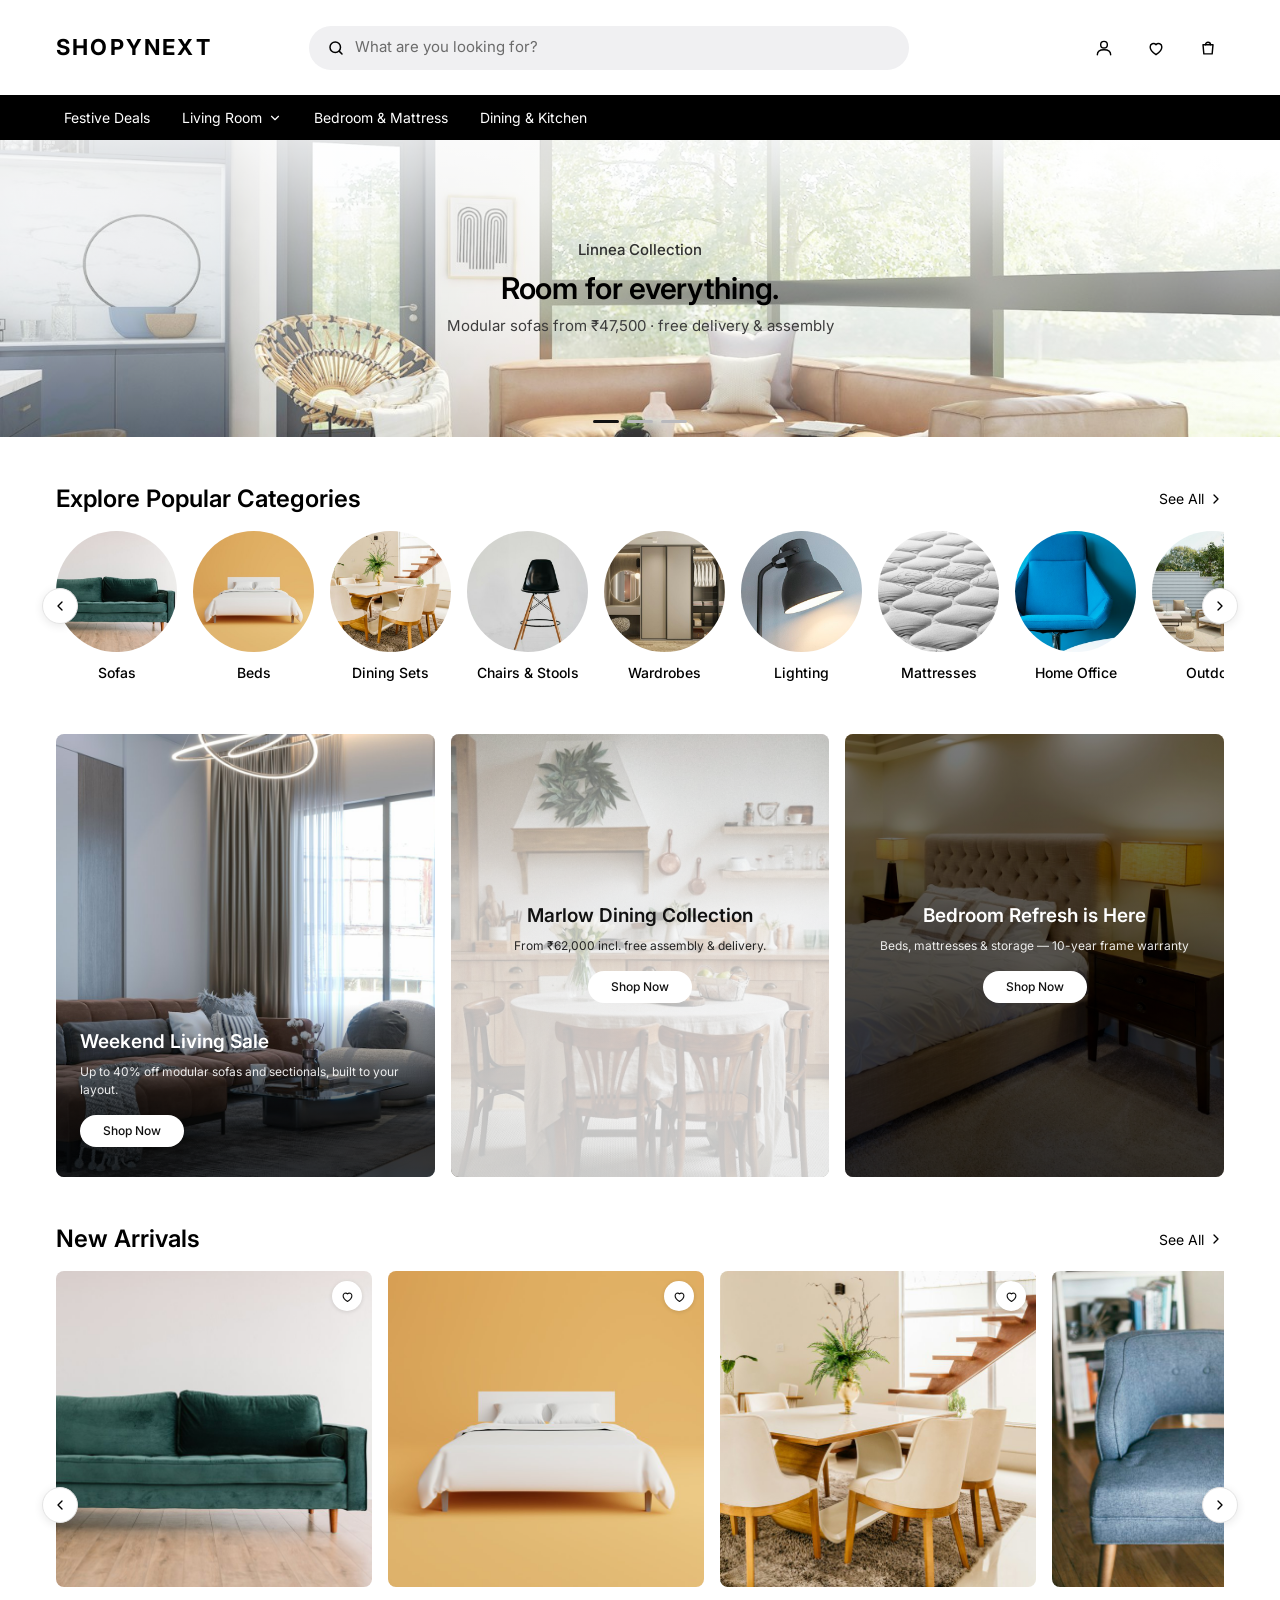
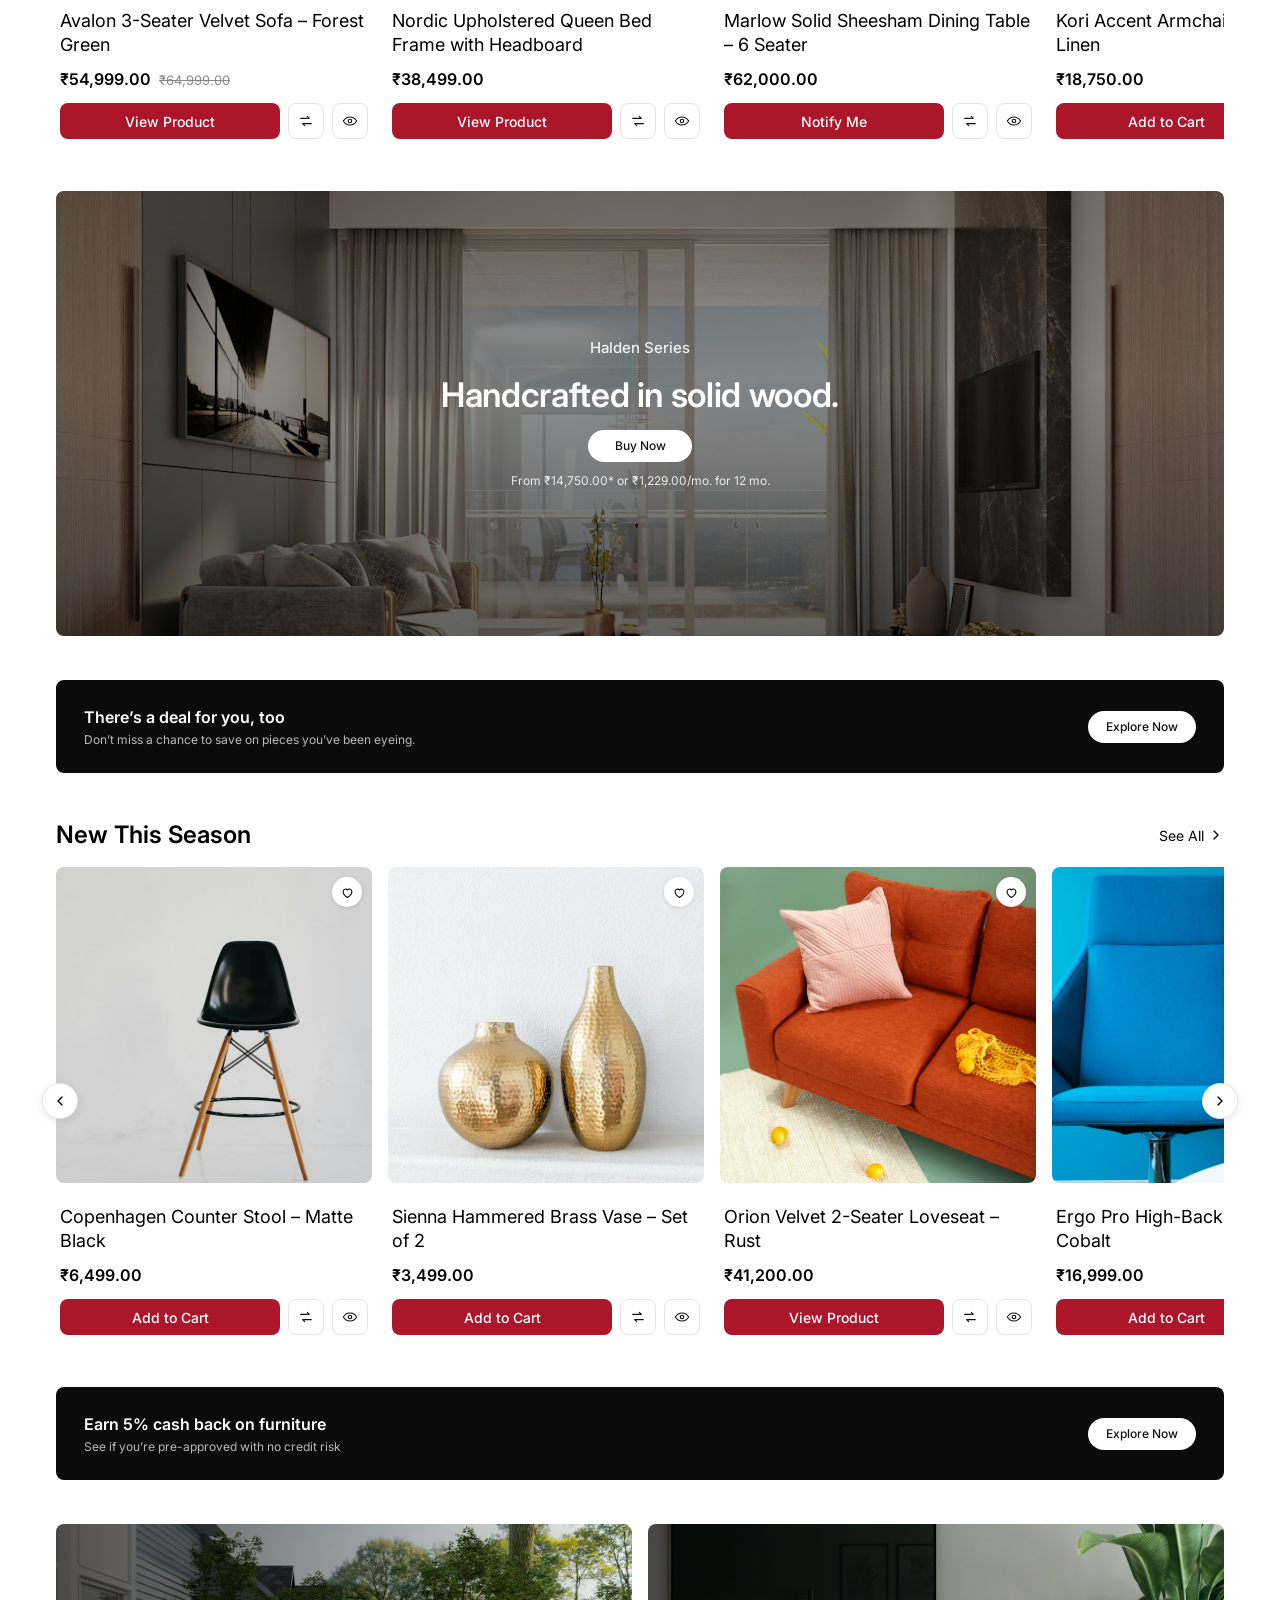
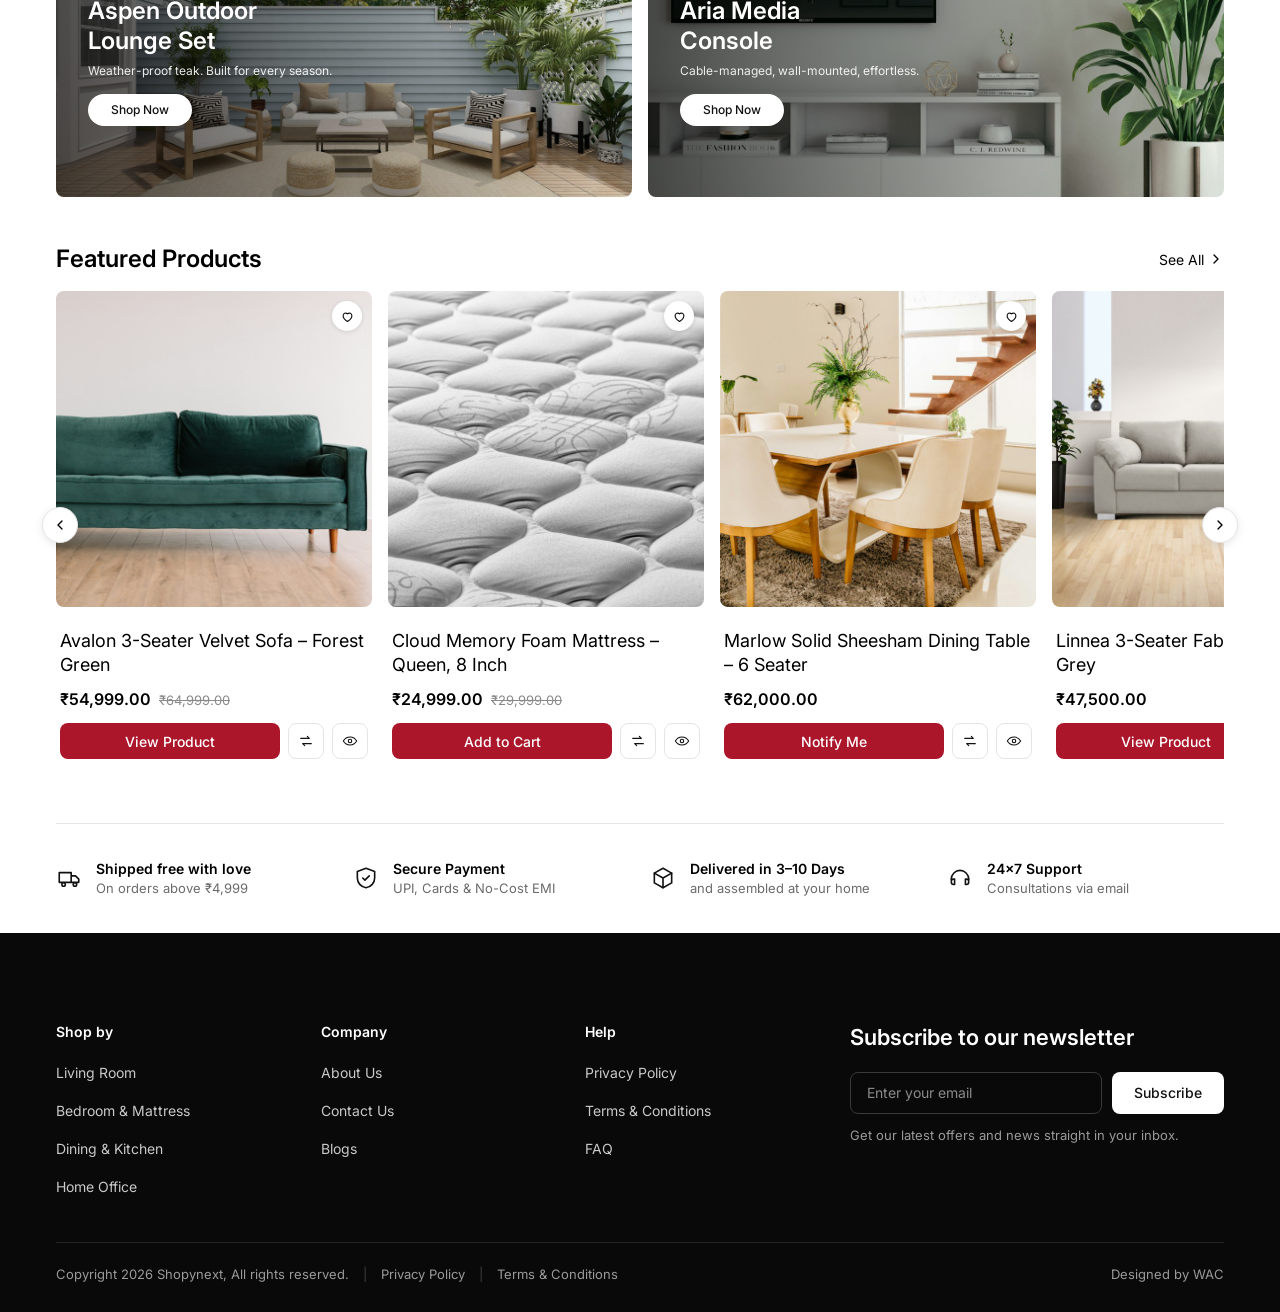
==== index.html @ 70c690ad "inital" ====
<!DOCTYPE html>
<html lang="en">
<head>
<meta charset="utf-8" />
<meta name="viewport" content="width=device-width, initial-scale=1" />
<title>Shopynext — Furniture for every room</title>
<meta name="description" content="Shopynext — sofas, beds, dining, storage and decor. Handcrafted furniture delivered and assembled at your home." />
<link rel="icon" href="favicon.svg" type="image/svg+xml" />
<link rel="preconnect" href="https://fonts.googleapis.com" />
<link rel="preconnect" href="https://fonts.gstatic.com" crossorigin />
<link href="https://fonts.googleapis.com/css2?family=Inter:wght@400;500;600;700&display=swap" rel="stylesheet" />
<link rel="stylesheet" href="assets/site.css" />
</head>
<body>

<!-- ================= HEADER ================= -->
<header class="site-header">
  <div class="header-top">
    <a href="index.html" class="logo">SHOPYNEXT</a>

    <button class="header-search" type="button">
      <svg width="18" height="18" viewBox="0 0 24 24" fill="none" stroke="currentColor" stroke-width="2" stroke-linecap="round"><circle cx="11" cy="11" r="7"/><path d="m20 20-3.5-3.5"/></svg>
      <span>What are you looking for?</span>
    </button>

    <div class="header-actions">
      <button class="icon-search-m" aria-label="Search">
        <svg width="20" height="20" viewBox="0 0 24 24" fill="none" stroke="currentColor" stroke-width="1.8" stroke-linecap="round"><circle cx="11" cy="11" r="7"/><path d="m20 20-3.5-3.5"/></svg>
      </button>
      <button aria-label="Account">
        <svg width="20" height="20" viewBox="0 0 24 24" fill="none" stroke="currentColor" stroke-width="1.7" stroke-linecap="round"><circle cx="12" cy="8" r="4"/><path d="M4 20c0-4 3.6-6 8-6s8 2 8 6"/></svg>
      </button>
      <button aria-label="Wishlist">
        <svg width="20" height="20" viewBox="0 0 24 24" fill="none" stroke="currentColor" stroke-width="1.7" stroke-linecap="round" stroke-linejoin="round"><path d="M12 20s-7-4.4-7-9.2A4 4 0 0 1 12 8a4 4 0 0 1 7 2.8C19 15.6 12 20 12 20Z"/></svg>
      </button>
      <button aria-label="Cart">
        <svg width="20" height="20" viewBox="0 0 24 24" fill="none" stroke="currentColor" stroke-width="1.7" stroke-linecap="round" stroke-linejoin="round"><path d="M6 8h12l-1 11H7L6 8Z"/><path d="M9 8a3 3 0 0 1 6 0"/></svg>
      </button>
      <button class="burger" aria-label="Menu" id="burger">
        <svg width="22" height="22" viewBox="0 0 24 24" fill="none" stroke="currentColor" stroke-width="1.8" stroke-linecap="round"><path d="M4 7h16M4 12h16M4 17h16"/></svg>
      </button>
    </div>
  </div>

  <nav class="header-nav">
    <div class="nav-inner">
      <a href="category.html">Festive Deals</a>
      <a href="category.html">Living Room
        <svg width="14" height="14" viewBox="0 0 24 24" fill="none" stroke="currentColor" stroke-width="2" stroke-linecap="round" stroke-linejoin="round"><path d="m6 9 6 6 6-6"/></svg>
      </a>
      <a href="category.html">Bedroom &amp; Mattress</a>
      <a href="category.html">Dining &amp; Kitchen</a>
    </div>
  </nav>
</header>

<!-- ================= DRAWER ================= -->
<div class="drawer-backdrop" id="backdrop"></div>
<aside class="drawer" id="drawer">
  <div class="drawer-head">
    <span class="logo">SHOPYNEXT</span>
    <button aria-label="Close" id="drawerClose">
      <svg width="22" height="22" viewBox="0 0 24 24" fill="none" stroke="currentColor" stroke-width="1.8" stroke-linecap="round"><path d="M6 6l12 12M18 6 6 18"/></svg>
    </button>
  </div>
  <a href="category.html">Festive Deals</a>
  <a href="category.html">Living Room</a>
  <a href="category.html">Bedroom &amp; Mattress</a>
  <a href="category.html">Dining &amp; Kitchen</a>
  <a href="category.html">Home Office</a>
  <a href="category.html">Outdoor</a>
  <a href="category.html">Decor &amp; Lighting</a>
</aside>

<main>

  <!-- ================= HERO ================= -->
  <section class="hero" id="hero">
    <div class="hero-track" id="heroTrack">
      <div class="hero-slide">
        <img src="images/banner/hero-1.jpg" alt="Modern living room with sofa and daylight" />
        <div class="hero-copy">
          <p class="hero-eyebrow">Linnea Collection</p>
          <h2 class="hero-title">Room for everything.</h2>
          <p class="hero-sub">Modular sofas from &#8377;47,500 &middot; free delivery &amp; assembly</p>
        </div>
      </div>
      <div class="hero-slide">
        <img src="images/banner/hero-2.jpg" alt="Living room with fireplace and armchairs" />
        <div class="hero-copy">
          <p class="hero-eyebrow">Festive Home Event</p>
          <h2 class="hero-title">Up to 40% off. Everywhere you sit.</h2>
          <p class="hero-sub">Sofas, recliners and accent chairs &middot; ends 30 September</p>
        </div>
      </div>
      <div class="hero-slide">
        <img src="images/banner/hero-3.jpg" alt="Dining room with wooden table and upholstered chairs" />
        <div class="hero-copy">
          <p class="hero-eyebrow">Marlow Dining</p>
          <h2 class="hero-title">Solid wood. Seats six.</h2>
          <p class="hero-sub">From &#8377;62,000 incl. &#8377;5,000 instant bank discount</p>
        </div>
      </div>
    </div>
    <div class="hero-dots" id="heroDots"></div>
  </section>

  <!-- ================= CATEGORIES ================= -->
  <section class="section wrap">
    <div class="section-head">
      <h2>Explore Popular Categories</h2>
      <a class="see-all" href="category.html">See All
        <svg width="16" height="16" viewBox="0 0 24 24" fill="none" stroke="currentColor" stroke-width="2" stroke-linecap="round" stroke-linejoin="round"><path d="m9 6 6 6-6 6"/></svg>
      </a>
    </div>
    <div class="carousel">
      <button class="rail-btn prev" data-rail="catRail" data-dir="-1" aria-label="Previous slide">
        <svg width="16" height="16" viewBox="0 0 24 24" fill="none" stroke="currentColor" stroke-width="2" stroke-linecap="round" stroke-linejoin="round"><path d="m15 6-6 6 6 6"/></svg>
      </button>
      <div class="rail" id="catRail">
        <a class="cat" href="category.html"><span class="cat-img"><img src="images/category/sofas.jpg" alt="Sofas" /></span><span>Sofas</span></a>
        <a class="cat" href="category.html"><span class="cat-img"><img src="images/category/beds.jpg" alt="Beds" /></span><span>Beds</span></a>
        <a class="cat" href="category.html"><span class="cat-img"><img src="images/category/dining.jpg" alt="Dining Sets" /></span><span>Dining Sets</span></a>
        <a class="cat" href="category.html"><span class="cat-img"><img src="images/category/chairs.jpg" alt="Chairs &amp; Stools" /></span><span>Chairs &amp; Stools</span></a>
        <a class="cat" href="category.html"><span class="cat-img"><img src="images/category/wardrobes.jpg" alt="Wardrobes" /></span><span>Wardrobes</span></a>
        <a class="cat" href="category.html"><span class="cat-img"><img src="images/category/lighting.jpg" alt="Lighting" /></span><span>Lighting</span></a>
        <a class="cat" href="category.html"><span class="cat-img"><img src="images/category/mattress.jpg" alt="Mattresses" /></span><span>Mattresses</span></a>
        <a class="cat" href="category.html"><span class="cat-img"><img src="images/category/office.jpg" alt="Home Office" /></span><span>Home Office</span></a>
        <a class="cat" href="category.html"><span class="cat-img"><img src="images/category/outdoor.jpg" alt="Outdoor" /></span><span>Outdoor</span></a>
        <a class="cat" href="category.html"><span class="cat-img"><img src="images/category/decor.jpg" alt="Decor" /></span><span>Decor</span></a>
        <a class="cat" href="category.html"><span class="cat-img"><img src="images/category/tv-units.jpg" alt="TV Units" /></span><span>TV Units</span></a>
        <a class="cat" href="category.html"><span class="cat-img"><img src="images/category/storage.jpg" alt="Storage" /></span><span>Storage</span></a>
      </div>
      <button class="rail-btn next" data-rail="catRail" data-dir="1" aria-label="Next slide">
        <svg width="16" height="16" viewBox="0 0 24 24" fill="none" stroke="currentColor" stroke-width="2" stroke-linecap="round" stroke-linejoin="round"><path d="m9 6 6 6-6 6"/></svg>
      </button>
    </div>
  </section>

  <!-- ================= PROMO TRIO ================= -->
  <section class="section wrap">
    <div class="promo-grid">
      <a class="promo dark" href="category.html">
        <img src="images/banner/promo-1.jpg" alt="Modular sectional sofa in a modern living room" />
        <div class="promo-body">
          <h3>Weekend Living Sale</h3>
          <p>Up to 40% off modular sofas and sectionals, built to your layout.</p>
          <span class="btn-pill">Shop Now</span>
        </div>
      </a>
      <a class="promo centered light" href="category.html">
        <img src="images/banner/promo-2.jpg" alt="Marlow dining table with six chairs" />
        <div class="promo-body">
          <h3>Marlow Dining Collection</h3>
          <p>From &#8377;62,000 incl. free assembly &amp; delivery.</p>
          <span class="btn-pill">Shop Now</span>
        </div>
      </a>
      <a class="promo centered onblack" href="category.html">
        <img src="images/banner/promo-3.jpg" alt="Upholstered bed with bedside tables" />
        <div class="promo-body">
          <h3>Bedroom Refresh is Here</h3>
          <p>Beds, mattresses &amp; storage &mdash; 10-year frame warranty</p>
          <span class="btn-pill">Shop Now</span>
        </div>
      </a>
    </div>
  </section>

  <!-- ================= NEW ARRIVALS ================= -->
  <section class="section wrap">
    <div class="section-head">
      <h2>New Arrivals</h2>
      <a class="see-all" href="category.html">See All
        <svg width="16" height="16" viewBox="0 0 24 24" fill="none" stroke="currentColor" stroke-width="2" stroke-linecap="round" stroke-linejoin="round"><path d="m9 6 6 6-6 6"/></svg>
      </a>
    </div>
    <div class="carousel">
      <button class="rail-btn prev" data-rail="newRail" data-dir="-1" aria-label="Previous slide">
        <svg width="16" height="16" viewBox="0 0 24 24" fill="none" stroke="currentColor" stroke-width="2" stroke-linecap="round" stroke-linejoin="round"><path d="m15 6-6 6 6 6"/></svg>
      </button>
      <div class="rail" id="newRail"></div>
      <button class="rail-btn next" data-rail="newRail" data-dir="1" aria-label="Next slide">
        <svg width="16" height="16" viewBox="0 0 24 24" fill="none" stroke="currentColor" stroke-width="2" stroke-linecap="round" stroke-linejoin="round"><path d="m9 6 6 6-6 6"/></svg>
      </button>
    </div>
  </section>

  <!-- ================= WIDE FEATURE ================= -->
  <section class="section wrap">
    <div class="feature">
      <img src="images/banner/feature-wide.jpg" alt="Handcrafted furniture in a styled living room" />
      <div class="feature-copy">
        <p class="eyebrow">Halden Series</p>
        <h3>Handcrafted in solid wood.</h3>
        <span class="btn-pill">Buy Now</span>
        <p class="fine">From &#8377;14,750.00* or &#8377;1,229.00/mo. for 12 mo.</p>
      </div>
    </div>
  </section>

  <!-- ================= DEAL STRIP 1 ================= -->
  <section class="section wrap">
    <div class="strip">
      <div>
        <h3>There&rsquo;s a deal for you, too</h3>
        <p>Don&rsquo;t miss a chance to save on pieces you&rsquo;ve been eyeing.</p>
      </div>
      <a class="btn-pill" href="category.html">Explore Now</a>
    </div>
  </section>

  <!-- ================= NEW THIS SEASON ================= -->
  <section class="section wrap">
    <div class="section-head">
      <h2>New This Season</h2>
      <a class="see-all" href="category.html">See All
        <svg width="16" height="16" viewBox="0 0 24 24" fill="none" stroke="currentColor" stroke-width="2" stroke-linecap="round" stroke-linejoin="round"><path d="m9 6 6 6-6 6"/></svg>
      </a>
    </div>
    <div class="carousel">
      <button class="rail-btn prev" data-rail="seasonRail" data-dir="-1" aria-label="Previous slide">
        <svg width="16" height="16" viewBox="0 0 24 24" fill="none" stroke="currentColor" stroke-width="2" stroke-linecap="round" stroke-linejoin="round"><path d="m15 6-6 6 6 6"/></svg>
      </button>
      <div class="rail" id="seasonRail"></div>
      <button class="rail-btn next" data-rail="seasonRail" data-dir="1" aria-label="Next slide">
        <svg width="16" height="16" viewBox="0 0 24 24" fill="none" stroke="currentColor" stroke-width="2" stroke-linecap="round" stroke-linejoin="round"><path d="m9 6 6 6-6 6"/></svg>
      </button>
    </div>
  </section>

  <!-- ================= DEAL STRIP 2 ================= -->
  <section class="section wrap">
    <div class="strip">
      <div>
        <h3>Earn 5% cash back on furniture</h3>
        <p>See if you&rsquo;re pre-approved with no credit risk</p>
      </div>
      <a class="btn-pill" href="category.html">Explore Now</a>
    </div>
  </section>

  <!-- ================= DUO BANNERS ================= -->
  <section class="section wrap">
    <div class="duo-grid">
      <a class="duo" href="category.html">
        <img src="images/banner/duo-1.jpg" alt="Aspen outdoor lounge set on a patio" />
        <div class="duo-copy">
          <h3>Aspen Outdoor<br />Lounge Set</h3>
          <p>Weather-proof teak. Built for every season.</p>
          <span class="btn-pill">Shop Now</span>
        </div>
      </a>
      <a class="duo" href="category.html">
        <img src="images/banner/duo-2.jpg" alt="Aria wall-mounted media console" />
        <div class="duo-copy">
          <h3>Aria Media<br />Console</h3>
          <p>Cable-managed, wall-mounted, effortless.</p>
          <span class="btn-pill">Shop Now</span>
        </div>
      </a>
    </div>
  </section>

  <!-- ================= FEATURED PRODUCTS ================= -->
  <section class="section wrap">
    <div class="section-head">
      <h2>Featured Products</h2>
      <a class="see-all" href="category.html">See All
        <svg width="16" height="16" viewBox="0 0 24 24" fill="none" stroke="currentColor" stroke-width="2" stroke-linecap="round" stroke-linejoin="round"><path d="m9 6 6 6-6 6"/></svg>
      </a>
    </div>
    <div class="carousel">
      <button class="rail-btn prev" data-rail="featRail" data-dir="-1" aria-label="Previous slide">
        <svg width="16" height="16" viewBox="0 0 24 24" fill="none" stroke="currentColor" stroke-width="2" stroke-linecap="round" stroke-linejoin="round"><path d="m15 6-6 6 6 6"/></svg>
      </button>
      <div class="rail" id="featRail"></div>
      <button class="rail-btn next" data-rail="featRail" data-dir="1" aria-label="Next slide">
        <svg width="16" height="16" viewBox="0 0 24 24" fill="none" stroke="currentColor" stroke-width="2" stroke-linecap="round" stroke-linejoin="round"><path d="m9 6 6 6-6 6"/></svg>
      </button>
    </div>
  </section>

  <!-- ================= FEATURE BAR ================= -->
  <section class="wrap">
    <div class="features">
      <div class="feature-item">
        <svg width="26" height="26" viewBox="0 0 24 24" fill="none" stroke="currentColor" stroke-width="1.5" stroke-linecap="round" stroke-linejoin="round"><path d="M3 7h11v9H3zM14 10h4l3 3v3h-7z"/><circle cx="7" cy="18" r="1.6"/><circle cx="17.5" cy="18" r="1.6"/></svg>
        <div><strong>Shipped free with love</strong><span>On orders above &#8377;4,999</span></div>
      </div>
      <div class="feature-item">
        <svg width="26" height="26" viewBox="0 0 24 24" fill="none" stroke="currentColor" stroke-width="1.5" stroke-linecap="round" stroke-linejoin="round"><path d="M12 3 4 6v6c0 4.4 3.3 8.3 8 9 4.7-.7 8-4.6 8-9V6l-8-3Z"/><path d="m9 12 2 2 4-4"/></svg>
        <div><strong>Secure Payment</strong><span>UPI, Cards &amp; No-Cost EMI</span></div>
      </div>
      <div class="feature-item">
        <svg width="26" height="26" viewBox="0 0 24 24" fill="none" stroke="currentColor" stroke-width="1.5" stroke-linecap="round" stroke-linejoin="round"><path d="m12 3 8 4.5v9L12 21l-8-4.5v-9L12 3Z"/><path d="M4 7.5 12 12l8-4.5M12 12v9"/></svg>
        <div><strong>Delivered in 3&ndash;10 Days</strong><span>and assembled at your home</span></div>
      </div>
      <div class="feature-item">
        <svg width="26" height="26" viewBox="0 0 24 24" fill="none" stroke="currentColor" stroke-width="1.5" stroke-linecap="round" stroke-linejoin="round"><path d="M4 13a8 8 0 0 1 16 0"/><path d="M4 13v3a2 2 0 0 0 2 2h1v-5H6a2 2 0 0 0-2 2ZM20 13v3a2 2 0 0 1-2 2h-1v-5h1a2 2 0 0 1 2 2Z"/></svg>
        <div><strong>24&times;7 Support</strong><span>Consultations via email</span></div>
      </div>
    </div>
  </section>

</main>

<!-- ================= FOOTER ================= -->
<footer class="site-footer">
  <div class="wrap">
    <div class="footer-grid">
      <div class="footer-col">
        <h4>Shop by</h4>
        <ul>
          <li><a href="#">Living Room</a></li>
          <li><a href="#">Bedroom &amp; Mattress</a></li>
          <li><a href="#">Dining &amp; Kitchen</a></li>
          <li><a href="#">Home Office</a></li>
        </ul>
      </div>
      <div class="footer-col">
        <h4>Company</h4>
        <ul>
          <li><a href="#">About Us</a></li>
          <li><a href="#">Contact Us</a></li>
          <li><a href="#">Blogs</a></li>
        </ul>
      </div>
      <div class="footer-col">
        <h4>Help</h4>
        <ul>
          <li><a href="#">Privacy Policy</a></li>
          <li><a href="#">Terms &amp; Conditions</a></li>
          <li><a href="#">FAQ</a></li>
        </ul>
      </div>
      <div class="footer-newsletter">
        <h2>Subscribe to our newsletter</h2>
        <form class="newsletter-form" onsubmit="return false;">
          <input type="email" placeholder="Enter your email" aria-label="Email address" />
          <button type="submit">Subscribe</button>
        </form>
        <p class="newsletter-note">Get our latest offers and news straight in your inbox.</p>
      </div>
    </div>

    <div class="footer-bottom">
      <span>Copyright 2026 Shopynext, All rights reserved.</span>
      <span class="sep">|</span>
      <a href="#">Privacy Policy</a>
      <span class="sep">|</span>
      <a href="#">Terms &amp; Conditions</a>
      <span class="right">Designed by WAC</span>
    </div>
  </div>
</footer>

<script src="assets/site.js"></script>
</body>
</html>
---- assets/site.css ----
/* ============ tokens ============ */
:root{
  --accent:#AC162A;
  --accent-dark:#8E1122;
  --ink:#000000;
  --ink-soft:#1a1a1a;
  --muted:#6B6B6B;
  --muted-2:#8A8A8A;
  --line:#E5E5E5;
  --chip:#F0F0F2;
  --footer:#090909;
  --radius:8px;
  --gutter:16px;
  --head-h:64px;
}
/* the reference keeps the header on exactly the same gutter as the content;
   the homepage hero is the only full-bleed element on the site */
@media (min-width:768px){  :root{ --gutter:20px; --head-h:75px; } }
@media (min-width:1280px){ :root{ --gutter:56px; --head-h:140px; } }

*,*::before,*::after{box-sizing:border-box;}
html{-webkit-text-size-adjust:100%;}
body{
  margin:0;
  font-family:Inter,ui-sans-serif,system-ui,-apple-system,"Segoe UI",sans-serif;
  font-size:16px;
  line-height:1.5;
  color:var(--ink);
  background:#fff;
  -webkit-font-smoothing:antialiased;
}
img{display:block;max-width:100%;}
a{color:inherit;text-decoration:none;}
button{font:inherit;color:inherit;background:none;border:0;cursor:pointer;}
input{font:inherit;}
h1,h2,h3,h4,p{margin:0;}
ul{margin:0;padding:0;list-style:none;}

.wrap{padding-inline:var(--gutter);}
.sr{position:absolute;width:1px;height:1px;overflow:hidden;clip:rect(0 0 0 0);white-space:nowrap;}

/* ============ header ============ */
.site-header{
  position:fixed;inset:0 0 auto 0;z-index:50;
  background:#fff;color:var(--ink);
}
.header-top{
  display:flex;align-items:center;gap:16px;
  height:64px;padding-inline:var(--gutter);
}
.logo{
  font-size:18px;font-weight:700;letter-spacing:.1em;white-space:nowrap;
}
.header-search{
  display:none;flex:1;align-items:center;gap:10px;
  height:44px;max-width:600px;margin-inline:auto;
  padding:0 18px;border-radius:24px;background:var(--chip);
  color:var(--muted);font-size:15px;text-align:left;
}
.header-search svg{flex:none;color:var(--ink);}
.header-actions{display:flex;align-items:center;gap:15px;margin-left:auto;}
.header-actions button{display:flex;align-items:center;}
.icon-search-m{display:flex;}
.burger{display:flex;}

.header-nav{background:#000;}
.header-nav .nav-inner{
  display:none;align-items:center;gap:16px;
  height:45px;padding-inline:var(--gutter);
}
.header-nav a{
  display:flex;align-items:center;gap:6px;
  height:45px;padding-inline:8px;
  font-size:14px;color:#fff;
}
.header-nav a:hover{opacity:.72;}

@media (min-width:768px){
  .header-top{height:75px;}
  .logo{font-size:20px;}
  .header-actions{gap:18px;}
}
@media (min-width:1280px){
  .header-top{height:95px;}
  .logo{font-size:22px;}
  .header-search{display:flex;}
  .header-actions{gap:20px;}
  /* specificity must beat `.header-actions button` above */
  .header-actions .icon-search-m,
  .header-actions .burger{display:none;}
  .header-nav .nav-inner{display:flex;}
}

/* ============ main offset ============ */
main{padding-top:var(--head-h);}

/* ============ hero ============ */
.hero{position:relative;overflow:hidden;background:#f3f4f6;}
.hero-track{display:flex;transition:transform .6s cubic-bezier(.4,0,.2,1);}
.hero-slide{position:relative;flex:0 0 100%;}
.hero-slide img{width:100%;aspect-ratio:5/3;object-fit:cover;}
.hero-copy{
  position:absolute;inset:0;
  display:flex;flex-direction:column;align-items:center;justify-content:center;
  gap:4px;text-align:center;padding:16px;
  background:linear-gradient(180deg,rgba(255,255,255,.86) 0%,rgba(255,255,255,.55) 45%,rgba(255,255,255,.2) 100%);
}
.hero-eyebrow{font-size:13px;font-weight:500;color:#2f2f2f;}
.hero-title{font-size:20px;font-weight:600;letter-spacing:-.01em;}
.hero-sub{font-size:13px;color:#3c3c3c;}
@media (min-width:768px){
  .hero-slide img{aspect-ratio:1432/332;}
  .hero-eyebrow{font-size:15px;}
  .hero-title{font-size:30px;}
  .hero-sub{font-size:15px;}
}
.hero-dots{
  position:absolute;left:0;right:0;bottom:14px;
  display:flex;justify-content:center;gap:8px;
}
.hero-dots button{width:26px;height:3px;border-radius:2px;background:#b9b9bd;}
.hero-dots button[aria-current="true"]{background:#111;}

/* ============ section head ============ */
.section{margin-top:44px;}
.section-head{
  display:flex;align-items:center;justify-content:space-between;gap:16px;
  margin-bottom:6px;
}
.section-head h2{font-size:20px;font-weight:600;line-height:1.5;}
@media (min-width:768px){ .section-head h2{font-size:24px;line-height:36px;} }
.see-all{display:flex;align-items:center;gap:4px;font-size:14px;color:var(--ink);}
.see-all:hover{color:var(--accent);}

/* ============ carousel shell ============ */
.carousel{position:relative;}
.rail{
  display:flex;gap:16px;overflow-x:auto;scroll-behavior:smooth;
  scroll-snap-type:x mandatory;
  scrollbar-width:none;-ms-overflow-style:none;
  padding-block:8px;
}
.rail::-webkit-scrollbar{display:none;}
.rail>*{scroll-snap-align:start;flex:none;}
.rail-btn{
  position:absolute;top:50%;transform:translateY(-50%);z-index:5;
  display:none;align-items:center;justify-content:center;
  width:36px;height:36px;border-radius:999px;
  background:#fff;border:1px solid var(--line);
  box-shadow:0 2px 10px rgba(0,0,0,.09);
}
.rail-btn:hover{background:#fafafa;}
.rail-btn.prev{left:-14px;}
.rail-btn.next{right:-14px;}
@media (min-width:1024px){ .rail-btn{display:flex;} }

/* ============ categories ============ */
.cat{
  display:flex;flex-direction:column;align-items:center;gap:12px;
  width:110px;text-align:center;
}
.cat-img{
  width:110px;height:110px;border-radius:999px;overflow:hidden;background:var(--chip);
}
.cat-img img{width:100%;height:100%;object-fit:cover;transition:transform .45s ease;}
.cat:hover .cat-img img{transform:scale(1.07);}
.cat span{font-size:14px;font-weight:500;line-height:1.3;}
@media (min-width:768px){
  .cat,.cat-img{width:121px;}
  .cat-img{height:121px;}
}

/* ============ promo trio ============ */
.promo-grid{
  display:grid;gap:16px;
  grid-template-columns:repeat(auto-fit,minmax(260px,1fr));
}
.promo{
  position:relative;overflow:hidden;border-radius:var(--radius);
  aspect-ratio:429/502;
  display:block;
}
.promo img{width:100%;height:100%;object-fit:cover;transition:transform .6s ease;}
.promo:hover img{transform:scale(1.04);}
.promo-body{
  position:absolute;inset:auto 0 0 0;padding:26px 24px 30px;
  display:flex;flex-direction:column;gap:8px;
}
.promo-body h3{font-size:19px;font-weight:600;line-height:1.3;}
.promo-body p{font-size:12px;line-height:1.5;opacity:.9;}
.promo-body .btn-pill{margin-top:8px;}
.promo.dark .promo-body{
  color:#fff;align-items:flex-start;text-align:left;
  background:linear-gradient(180deg,rgba(0,0,0,0) 0%,rgba(0,0,0,.72) 72%);
}
.promo.centered .promo-body{
  inset:0;align-items:center;justify-content:center;text-align:center;
}
.promo.centered.light .promo-body{color:#111;background:linear-gradient(180deg,rgba(250,250,251,.32) 0%,rgba(250,250,251,.7) 34%,rgba(250,250,251,.78) 100%);}
.promo.centered.onblack .promo-body{color:#fff;background:linear-gradient(180deg,rgba(0,0,0,.52),rgba(0,0,0,.76));}
.btn-pill{
  align-self:center;display:inline-flex;align-items:center;justify-content:center;
  min-width:104px;height:32px;padding:0 18px;border-radius:999px;
  background:#fff;color:#111;font-size:12px;font-weight:500;
}
.promo.dark .btn-pill{align-self:flex-start;}
.btn-pill:hover{background:#ececec;}

/* ============ product card ============ */
.product{
  position:relative;display:flex;flex-direction:column;
  width:246px;
}
@media (min-width:768px){ .product{width:300px;} }
@media (min-width:1280px){ .product{width:316px;} }
.product-media{
  position:relative;aspect-ratio:1/1;overflow:hidden;border-radius:var(--radius);
  background:#f6f6f7;
}
.product-media img{width:100%;height:100%;object-fit:cover;transition:transform .55s ease;}
.product:hover .product-media img{transform:scale(1.05);}
.wish{
  position:absolute;top:10px;right:10px;z-index:2;
  display:flex;align-items:center;justify-content:center;
  width:30px;height:30px;border-radius:999px;background:#fff;color:#111;
  box-shadow:0 1px 4px rgba(0,0,0,.12);
}
.wish:hover{color:var(--accent);}
.badge{
  position:absolute;top:12px;left:12px;z-index:2;
  padding:3px 9px;border-radius:4px;
  background:var(--accent);color:#fff;font-size:11px;font-weight:600;letter-spacing:.02em;
}
.product-body{display:flex;flex-direction:column;gap:10px;padding:0 4px;margin-top:22px;}
.product-body h3{
  font-size:16px;font-weight:400;line-height:22px;
  display:-webkit-box;-webkit-line-clamp:2;-webkit-box-orient:vertical;overflow:hidden;
  min-height:44px;
}
@media (min-width:768px){ .product-body h3{font-size:18px;line-height:24px;min-height:48px;} }
.price{display:flex;flex-wrap:wrap;align-items:baseline;gap:4px 8px;}
.price b{font-size:16px;font-weight:600;}
.price s{font-size:13px;color:var(--muted-2);}
.product-actions{display:flex;align-items:center;gap:8px;margin-top:2px;}
.btn-primary{
  flex:1;display:inline-flex;align-items:center;justify-content:center;text-align:center;
  height:36px;border-radius:var(--radius);
  background:var(--accent);color:#fff;font-size:14px;font-weight:500;
  transition:background .2s ease;
}
.btn-primary:hover{background:var(--accent-dark);}
.icon-btn{
  display:inline-flex;align-items:center;justify-content:center;
  width:36px;height:36px;border-radius:var(--radius);
  background:#fff;border:1px solid var(--line);color:#111;
}
.icon-btn:hover{background:#f6f6f7;}

/* ============ wide feature banner ============ */
.feature{
  position:relative;overflow:hidden;border-radius:var(--radius);
  aspect-ratio:16/11;
}
.feature img{width:100%;height:100%;object-fit:cover;}
.feature-copy{
  position:absolute;inset:0;
  display:flex;flex-direction:column;align-items:center;justify-content:center;gap:10px;
  text-align:center;padding:24px;color:#fff;
  background:linear-gradient(180deg,rgba(0,0,0,.5) 0%,rgba(0,0,0,.42) 42%,rgba(0,0,0,.62) 100%);
}
.feature-copy .eyebrow{font-size:13px;font-weight:500;opacity:.9;}
.feature-copy h3{font-size:22px;font-weight:600;letter-spacing:-.01em;}
.feature-copy .fine{font-size:12px;opacity:.85;}
@media (min-width:768px){
  .feature{aspect-ratio:1320/503;}
  .feature-copy h3{font-size:34px;}
  .feature-copy .eyebrow{font-size:15px;}
}

/* ============ deal strip ============ */
.strip{
  display:flex;align-items:center;justify-content:space-between;gap:16px;
  padding:18px 20px;border-radius:var(--radius);
  background:#0b0b0b;color:#fff;
}
.strip h3{font-size:15px;font-weight:600;}
.strip p{font-size:12px;color:#b9b9b9;margin-top:2px;}
.strip .btn-pill{flex:none;}
@media (min-width:768px){
  .strip{padding:20px 28px;min-height:93px;}
  .strip h3{font-size:16px;}
}

/* ============ duo banners ============ */
.duo-grid{display:grid;gap:16px;grid-template-columns:1fr;}
@media (min-width:768px){ .duo-grid{grid-template-columns:1fr 1fr;} }
.duo{
  position:relative;overflow:hidden;border-radius:var(--radius);
  aspect-ratio:4/3;display:block;
}
.duo img{width:100%;height:100%;object-fit:cover;transition:transform .6s ease;}
.duo:hover img{transform:scale(1.04);}
.duo-copy{
  position:absolute;inset:0;display:flex;flex-direction:column;justify-content:center;gap:6px;
  padding:28px 32px;color:#fff;
  background:linear-gradient(90deg,rgba(0,0,0,.66) 0%,rgba(0,0,0,.34) 52%,rgba(0,0,0,0) 100%);
}
.duo-copy h3{font-size:20px;font-weight:600;line-height:1.25;max-width:60%;}
.duo-copy p{font-size:12px;opacity:.9;max-width:62%;}
.duo-copy .btn-pill{align-self:flex-start;margin-top:8px;}
@media (min-width:768px){ .duo{aspect-ratio:652/309;} .duo-copy h3{font-size:24px;} }

/* ============ feature bar ============ */
.features{
  display:grid;gap:26px;
  grid-template-columns:1fr;
  padding:34px 0;margin-top:56px;
  border-top:1px solid var(--line);
}
@media (min-width:640px){ .features{grid-template-columns:1fr 1fr;} }
@media (min-width:1024px){ .features{grid-template-columns:repeat(4,1fr);gap:20px;} }
.feature-item{display:flex;align-items:center;gap:14px;}
.feature-item svg{flex:none;color:#111;}
.feature-item strong{display:block;font-size:14px;font-weight:600;}
.feature-item span{display:block;font-size:13px;color:var(--muted);}

/* ============ footer ============ */
.site-footer{background:var(--footer);color:#fff;padding-block:44px 0;}
.footer-newsletter h2{font-size:20px;font-weight:600;}
@media (min-width:768px){ .footer-newsletter h2{font-size:22px;} }
.newsletter-form{display:flex;gap:10px;margin-top:18px;max-width:560px;}
.newsletter-form input{
  flex:1;min-width:0;height:42px;padding:0 16px;
  border-radius:var(--radius);border:1px solid #3a3a3a;
  background:transparent;color:#fff;font-size:14px;
}
.newsletter-form input::placeholder{color:#8a8a8a;}
.newsletter-form input:focus{outline:none;border-color:#6d6d6d;}
.newsletter-form button{
  flex:none;height:42px;padding:0 22px;border-radius:var(--radius);
  background:#fff;color:#111;font-size:14px;font-weight:500;
}
.newsletter-form button:hover{background:#e6e6e6;}
.newsletter-note{margin-top:12px;font-size:13px;color:#9a9a9a;}

.footer-grid{
  display:grid;gap:34px;margin-top:44px;
  grid-template-columns:1fr 1fr;
}
@media (min-width:1024px){
  .footer-grid{grid-template-columns:repeat(3,minmax(0,1fr)) 1.3fr;gap:24px;}
  .site-footer .footer-newsletter{order:2;}
}
.footer-col h4{font-size:14px;font-weight:600;margin-bottom:18px;}
.footer-col li+li{margin-top:14px;}
.footer-col a{font-size:14px;color:#c9c9c9;}
.footer-col a:hover{color:#fff;}

.footer-bottom{
  display:flex;flex-wrap:wrap;align-items:center;gap:8px 14px;
  margin-top:44px;padding:22px 0 28px;
  border-top:1px solid #232323;
  font-size:13px;color:#9a9a9a;
}
.footer-bottom .sep{color:#3d3d3d;}
.footer-bottom a:hover{color:#fff;}
.footer-bottom .right{margin-left:auto;}

/* ============ mobile drawer ============ */
.drawer-backdrop{
  position:fixed;inset:0;z-index:60;background:rgba(0,0,0,.45);
  opacity:0;visibility:hidden;transition:opacity .25s ease,visibility .25s;
}
.drawer-backdrop.open{opacity:1;visibility:visible;}
.drawer{
  position:fixed;top:0;right:0;bottom:0;z-index:61;width:min(320px,86vw);
  background:#fff;transform:translateX(100%);transition:transform .3s cubic-bezier(.4,0,.2,1);
  padding:22px 22px 32px;display:flex;flex-direction:column;gap:6px;
}
.drawer.open{transform:translateX(0);}
.drawer-head{display:flex;align-items:center;justify-content:space-between;margin-bottom:14px;}
.drawer a{padding:13px 0;font-size:15px;border-bottom:1px solid var(--line);}

/* ============ breadcrumb ============ */
.breadcrumb{
  display:flex;flex-wrap:wrap;align-items:center;gap:8px;
  padding-top:22px;font-size:13px;color:var(--muted);
}
.breadcrumb a:hover{color:var(--ink);}
.breadcrumb svg{color:#b5b5b5;}
.breadcrumb [aria-current]{color:var(--ink);}

/* ============ listing page ============ */
.plp{display:flex;gap:40px;margin-top:20px;}
@media (min-width:768px){ .plp{margin-top:42px;} }

.plp-side{display:none;flex:none;width:275px;padding-right:32px;}
@media (min-width:1024px){ .plp-side{display:block;} }
.plp-side h2{font-size:16px;font-weight:600;padding-bottom:14px;border-bottom:1px solid var(--line);}

.facet{border-bottom:1px solid var(--line);}
.facet > button{
  display:flex;align-items:center;justify-content:space-between;gap:12px;
  width:100%;padding:16px 0;font-size:15px;font-weight:600;text-align:left;
}
.facet > button svg{flex:none;color:#111;transition:transform .2s ease;}
.facet > button[aria-expanded="true"] svg{transform:rotate(180deg);}
.facet-panel{padding-bottom:18px;}
.facet-panel label{
  display:flex;align-items:center;gap:10px;
  padding:5px 0;font-size:14px;color:#2b2b2b;cursor:pointer;
}
.facet-panel input[type=checkbox]{
  width:16px;height:16px;flex:none;accent-color:var(--accent);cursor:pointer;
}

.range{position:relative;height:22px;margin:4px 2px 14px;}
.range .track{position:absolute;top:10px;left:0;right:0;height:2px;background:#111;border-radius:2px;}
.range .knob{
  position:absolute;top:3px;width:16px;height:16px;border-radius:999px;
  background:#fff;border:1px solid #9a9a9a;box-shadow:0 1px 3px rgba(0,0,0,.18);
}
.range .knob.a{left:0;}
.range .knob.b{right:0;}
.price-fields{display:flex;align-items:center;gap:8px;}
.price-fields span{color:var(--muted);}
.price-field{
  flex:1;min-width:0;padding:7px 10px;border:1px solid var(--line);border-radius:var(--radius);
  background:#fafafa;
}
.price-field small{display:block;font-size:11px;color:var(--muted);}
.price-field b{font-size:13px;font-weight:500;}

.swatches{display:flex;flex-wrap:wrap;gap:10px;padding-top:2px;}
.swatches button{
  width:22px;height:22px;border-radius:999px;border:1px solid rgba(0,0,0,.16);
}
.swatches button[aria-pressed="true"]{box-shadow:0 0 0 2px #fff,0 0 0 3px var(--ink);}

.plp-main{flex:1;min-width:0;}
.plp-head{
  display:flex;flex-wrap:wrap;align-items:center;justify-content:space-between;gap:12px;
  margin-bottom:20px;
}
.plp-head h1{font-size:20px;font-weight:600;}
@media (min-width:768px){ .plp-head h1{font-size:24px;} }
.plp-tools{display:flex;align-items:center;gap:10px;margin-left:auto;}
.filter-toggle{
  display:inline-flex;align-items:center;gap:8px;
  padding:5px 12px;border:1px solid #CBCBCD;border-radius:12px;font-size:14px;
}
@media (min-width:1024px){ .filter-toggle{display:none;} }
.sort{
  display:inline-flex;align-items:center;gap:6px;
  padding:5px 8px;border:1px solid #CBCBCD;border-radius:12px;
  font-size:14px;background:#fff;
}
.sort select{
  border:0;background:none;font:inherit;color:inherit;cursor:pointer;
  appearance:none;padding-right:2px;
}
.sort select:focus{outline:none;}

.plp-grid{display:grid;gap:12px;grid-template-columns:repeat(2,minmax(0,1fr));}
@media (min-width:768px){ .plp-grid{grid-template-columns:repeat(3,minmax(0,1fr));gap:16px;} }
@media (min-width:1280px){ .plp-grid{grid-template-columns:repeat(4,minmax(0,1fr));} }

/* bordered card variant used by the listing + related rails */
.product--boxed{
  width:100%;
  border:1px solid #F0F0F0;border-radius:16px;overflow:hidden;
  background:#fff;transition:box-shadow .25s ease,border-color .25s ease;
}
.product--boxed:hover{border-color:#e2e2e2;box-shadow:0 6px 20px rgba(0,0,0,.06);}
.product--boxed .product-media{border-radius:0;background:#fafafa;}
.product--boxed .wish{top:12px;right:12px;}
.product--boxed .product-body{padding:0 16px 18px;margin-top:18px;}
.plp-empty{padding:60px 0;text-align:center;color:var(--muted);}

/* ============ detail page ============ */
.pdp{display:flex;flex-direction:column;gap:32px;margin-top:20px;}
@media (min-width:1024px){ .pdp{flex-direction:row;gap:40px;margin-top:32px;} }

.pdp-gallery{position:relative;display:flex;flex-direction:column;gap:14px;min-width:0;}
@media (min-width:1024px){
  .pdp-gallery{flex:1;flex-direction:row;gap:22px;align-items:flex-start;}
  .pdp-info{flex:none;width:559px;}
}
@media (min-width:1024px) and (max-width:1339px){ .pdp-info{width:460px;} }

.thumbs{display:flex;gap:10px;order:2;overflow-x:auto;scrollbar-width:none;padding-bottom:2px;}
.thumbs::-webkit-scrollbar{display:none;}
@media (min-width:1024px){ .thumbs{order:0;flex-direction:column;overflow:visible;flex:none;} }
.thumbs button{
  flex:none;width:62px;height:62px;padding:3px;
  border:1px solid var(--line);border-radius:10px;background:#fff;overflow:hidden;
}
.thumbs button[aria-current="true"]{border-color:var(--accent);}
.thumbs img{width:100%;height:100%;object-fit:cover;border-radius:7px;}

.stage{position:relative;flex:1;min-width:0;order:1;}
@media (min-width:1024px){ .stage{order:0;} }
.stage-img{
  width:100%;aspect-ratio:1/1;border-radius:12px;overflow:hidden;background:#fafafa;
}
.stage-img img{width:100%;height:100%;object-fit:cover;}
.stage-tools{position:absolute;top:12px;right:12px;display:flex;flex-direction:column;gap:10px;z-index:2;}
.round-btn{
  display:flex;align-items:center;justify-content:center;
  width:36px;height:36px;border-radius:999px;
  background:#fff;border:1px solid var(--line);color:#111;
  box-shadow:0 1px 4px rgba(0,0,0,.08);
}
.round-btn:hover{color:var(--accent);}

.pdp-brand{font-size:16px;font-weight:600;color:#0065D4;}
.pdp-brand:hover{text-decoration:underline;}
.pdp-title{margin-top:6px;font-size:22px;font-weight:600;line-height:1.34;}
@media (min-width:768px){ .pdp-title{font-size:24px;} }
.pdp-price{display:flex;align-items:baseline;gap:12px;margin-top:18px;}
.pdp-price b{font-size:28px;font-weight:600;}
@media (min-width:768px){ .pdp-price b{font-size:32px;} }
.pdp-price s{font-size:15px;color:var(--muted-2);}
.pdp-rule{height:1px;background:var(--line);margin:24px 0;}

.opt-label{font-size:14px;color:var(--muted);}
.opt-label b{color:var(--ink);font-weight:600;}
.opt-row{display:flex;flex-wrap:wrap;gap:10px;margin-top:10px;}
.opt-row + .opt-label{display:block;margin-top:24px;}
.chip{
  min-width:56px;height:47px;padding:0 14px;
  display:inline-flex;align-items:center;justify-content:center;
  border:1px solid #DCDCDE;border-radius:6px;
  font-size:14px;font-weight:600;background:#fff;
}
.chip[aria-pressed="true"]{border-color:#000;}
.chip:disabled{color:#c2c2c2;background:#fafafa;cursor:not-allowed;text-decoration:line-through;}
.chip-img{
  width:47px;height:47px;padding:3px;
  display:inline-flex;border:1px solid #DCDCDE;border-radius:6px;background:#fff;overflow:hidden;
}
.chip-img[aria-pressed="true"]{border-color:#000;}
.chip-img img{width:100%;height:100%;object-fit:cover;border-radius:3px;}

.buy-row{display:flex;flex-wrap:wrap;align-items:center;gap:12px;}
.qty{display:flex;align-items:center;flex:none;}
.qty button{
  width:48px;height:48px;font-size:22px;line-height:1;
  background:#F4F4F4;color:#111;
}
.qty button:first-child{border-radius:12px 0 0 12px;}
.qty button:last-child{border-radius:0 12px 12px 0;}
.qty input{
  width:42px;height:48px;border:0;background:#F4F4F4;
  text-align:center;font-size:15px;color:#111;
}
.qty input::-webkit-outer-spin-button,
.qty input::-webkit-inner-spin-button{-webkit-appearance:none;margin:0;}
.qty input[type=number]{-moz-appearance:textfield;}
.btn-solid{
  flex:1 1 150px;min-width:140px;
  display:inline-flex;align-items:center;justify-content:center;gap:8px;
  height:50px;border-radius:var(--radius);
  font-size:14px;font-weight:600;color:#fff;
}
.btn-solid.dark{background:#000;}
.btn-solid.dark:hover{background:#1f1f1f;}
.btn-solid.accent{background:var(--accent);}
.btn-solid.accent:hover{background:var(--accent-dark);}

.pdp h2{font-size:20px;font-weight:600;}
.spec-table{margin-top:18px;}
.spec-table div{display:flex;gap:16px;padding:6px 0;font-size:14px;}
.spec-table dt,.spec-table .k{flex:none;width:200px;color:#8E8E93;}
.spec-table .v{flex:1;min-width:0;}
@media (max-width:519px){
  .spec-table div{flex-direction:column;gap:2px;}
  .spec-table dt,.spec-table .k{width:auto;}
}

.spec-group{border-bottom:1px solid var(--line);}
.spec-group > button{
  display:flex;align-items:center;justify-content:space-between;gap:12px;
  width:100%;padding:14px 0;font-size:15px;font-weight:600;text-align:left;
}
.spec-group > button svg{flex:none;transition:transform .2s ease;}
.spec-group > button[aria-expanded="true"] svg{transform:rotate(180deg);}
.spec-group .spec-table{margin-top:0;padding-bottom:16px;}
.spec-group .spec-table .k{width:200px;font-weight:500;}

.related{margin-top:56px;}
.related h2{font-size:20px;font-weight:600;margin-bottom:18px;}
@media (min-width:768px){ .related h2{font-size:24px;} }
.related-grid{display:grid;gap:12px;grid-template-columns:repeat(2,minmax(0,1fr));}
@media (min-width:768px){ .related-grid{grid-template-columns:repeat(3,minmax(0,1fr));gap:16px;} }
@media (min-width:1280px){ .related-grid{grid-template-columns:repeat(4,minmax(0,1fr));} }

/* filters drawer on small screens */
.filters-drawer{
  position:fixed;top:0;left:0;bottom:0;z-index:61;width:min(320px,88vw);
  background:#fff;transform:translateX(-100%);transition:transform .3s cubic-bezier(.4,0,.2,1);
  padding:22px;overflow-y:auto;
}
.filters-drawer.open{transform:translateX(0);}
.filters-drawer .plp-side{display:block;width:auto;padding-right:0;}
.filters-head{display:flex;align-items:center;justify-content:space-between;margin-bottom:12px;}

/* narrow listing cards: match the reference's mobile treatment —
   CTA sized to its text, quick-view dropped, compare kept */
@media (max-width:767px){
  .product--boxed .product-body{padding:0 12px 16px;margin-top:14px;}
  .product--boxed .product-actions{gap:8px;}
  .product--boxed .btn-primary{flex:0 1 auto;padding:0 12px;font-size:13px;white-space:nowrap;}
  .product--boxed .icon-btn:last-child{display:none;}
  .product--boxed .price b{font-size:15px;}
  .product--boxed .price s{font-size:12px;}
  .product--boxed .product-body h3{font-size:14px;line-height:20px;min-height:40px;}
}
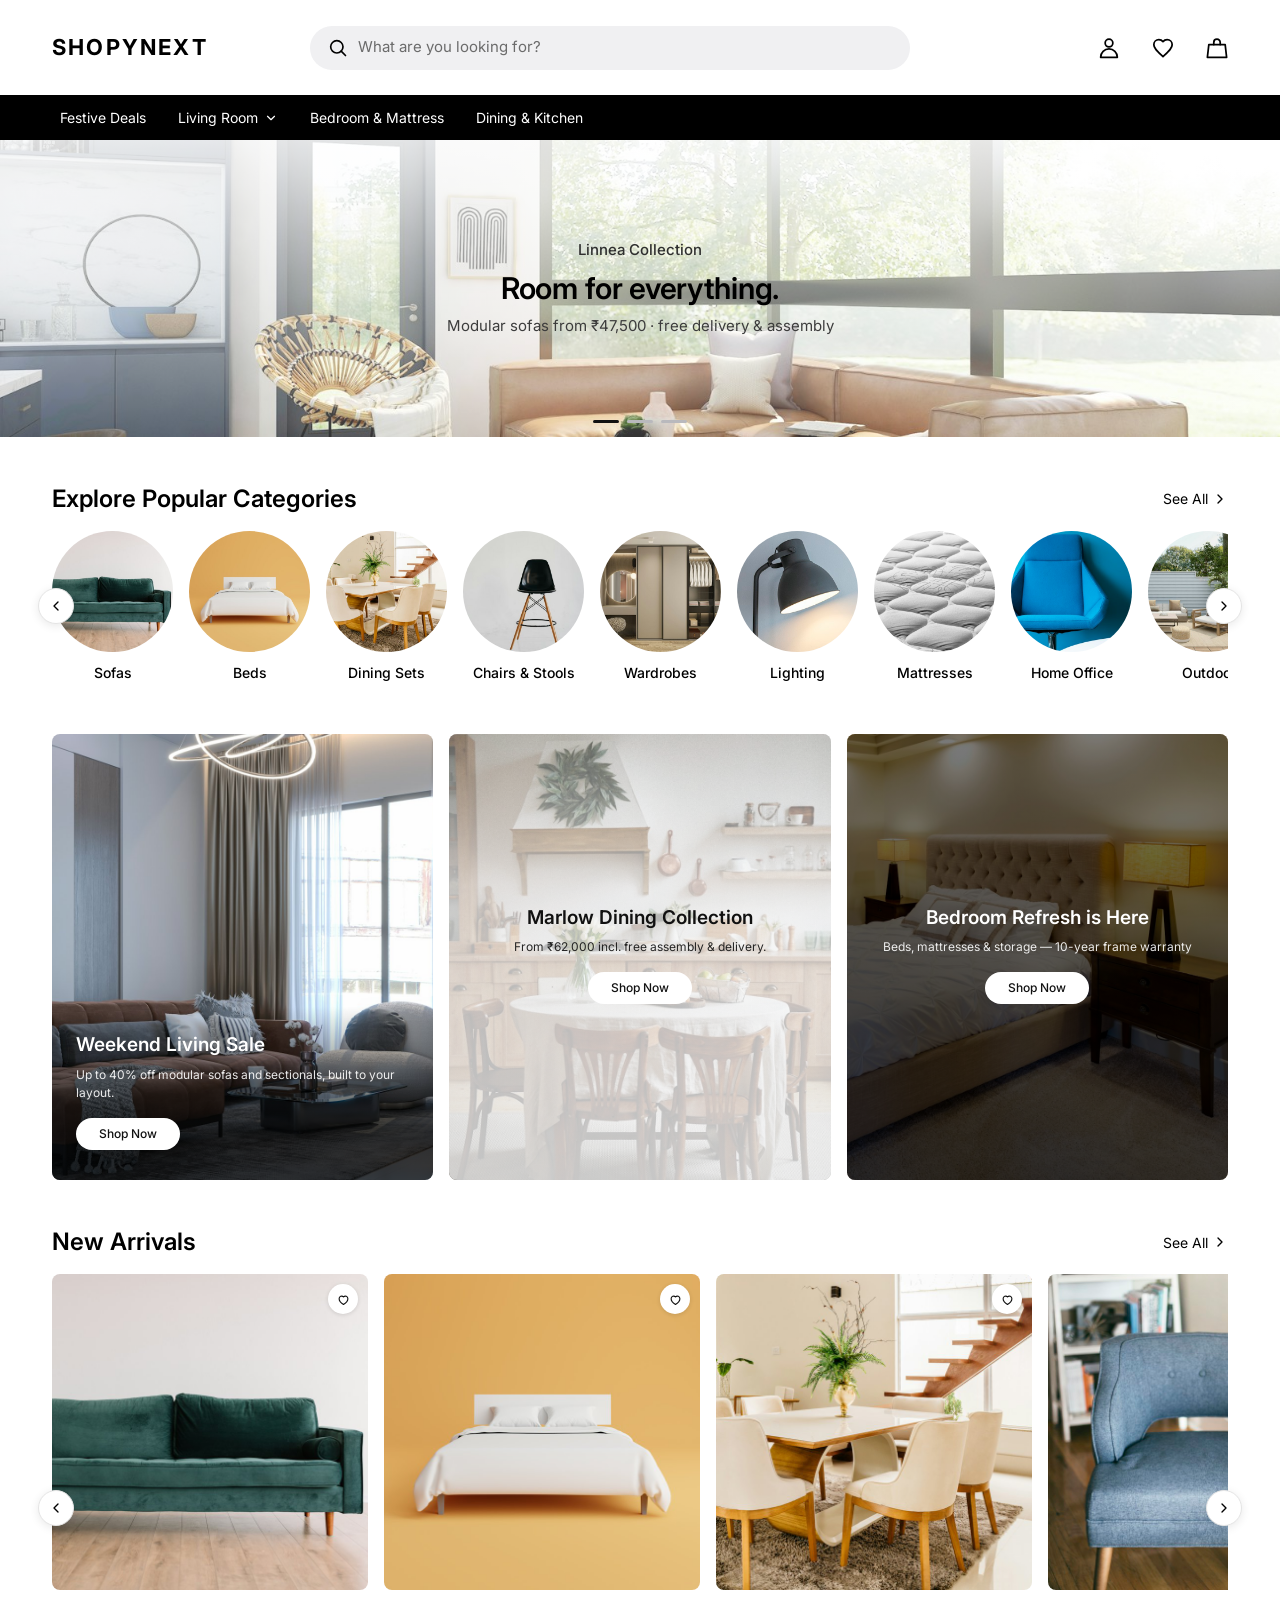
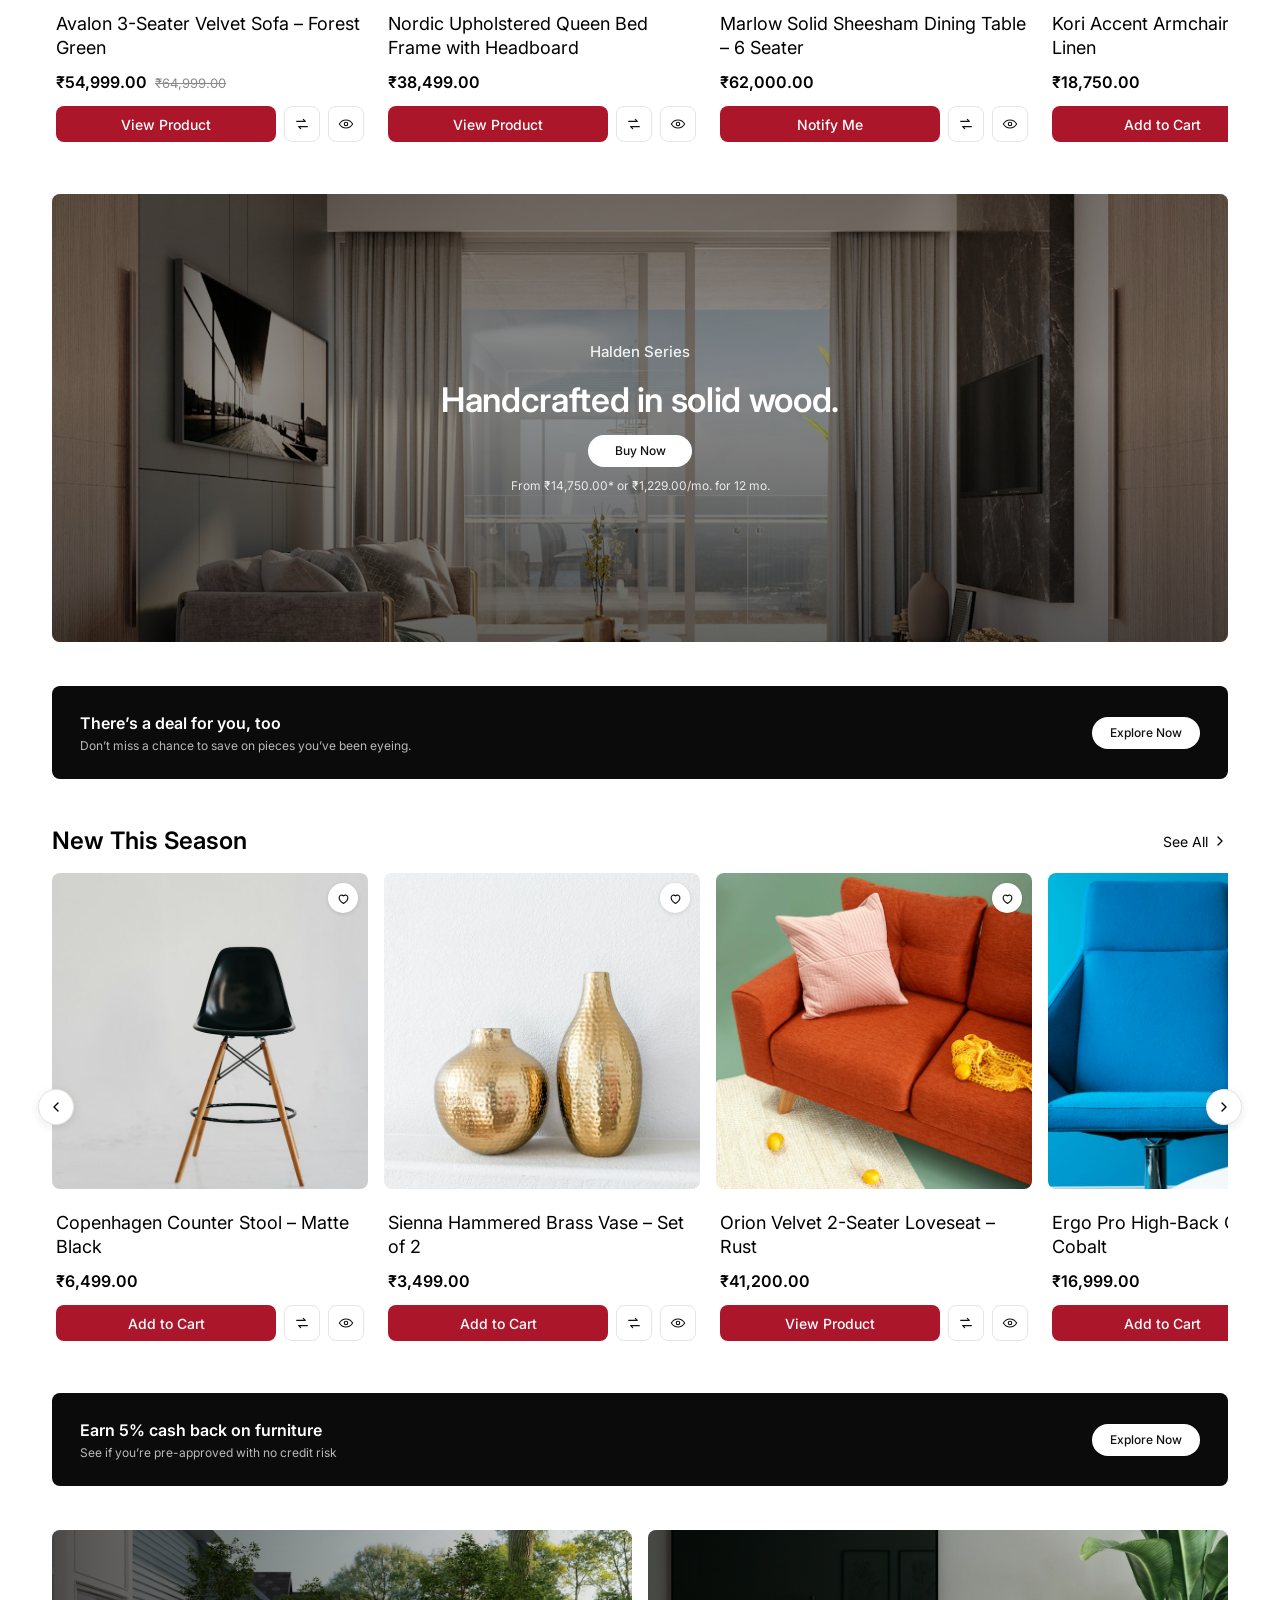
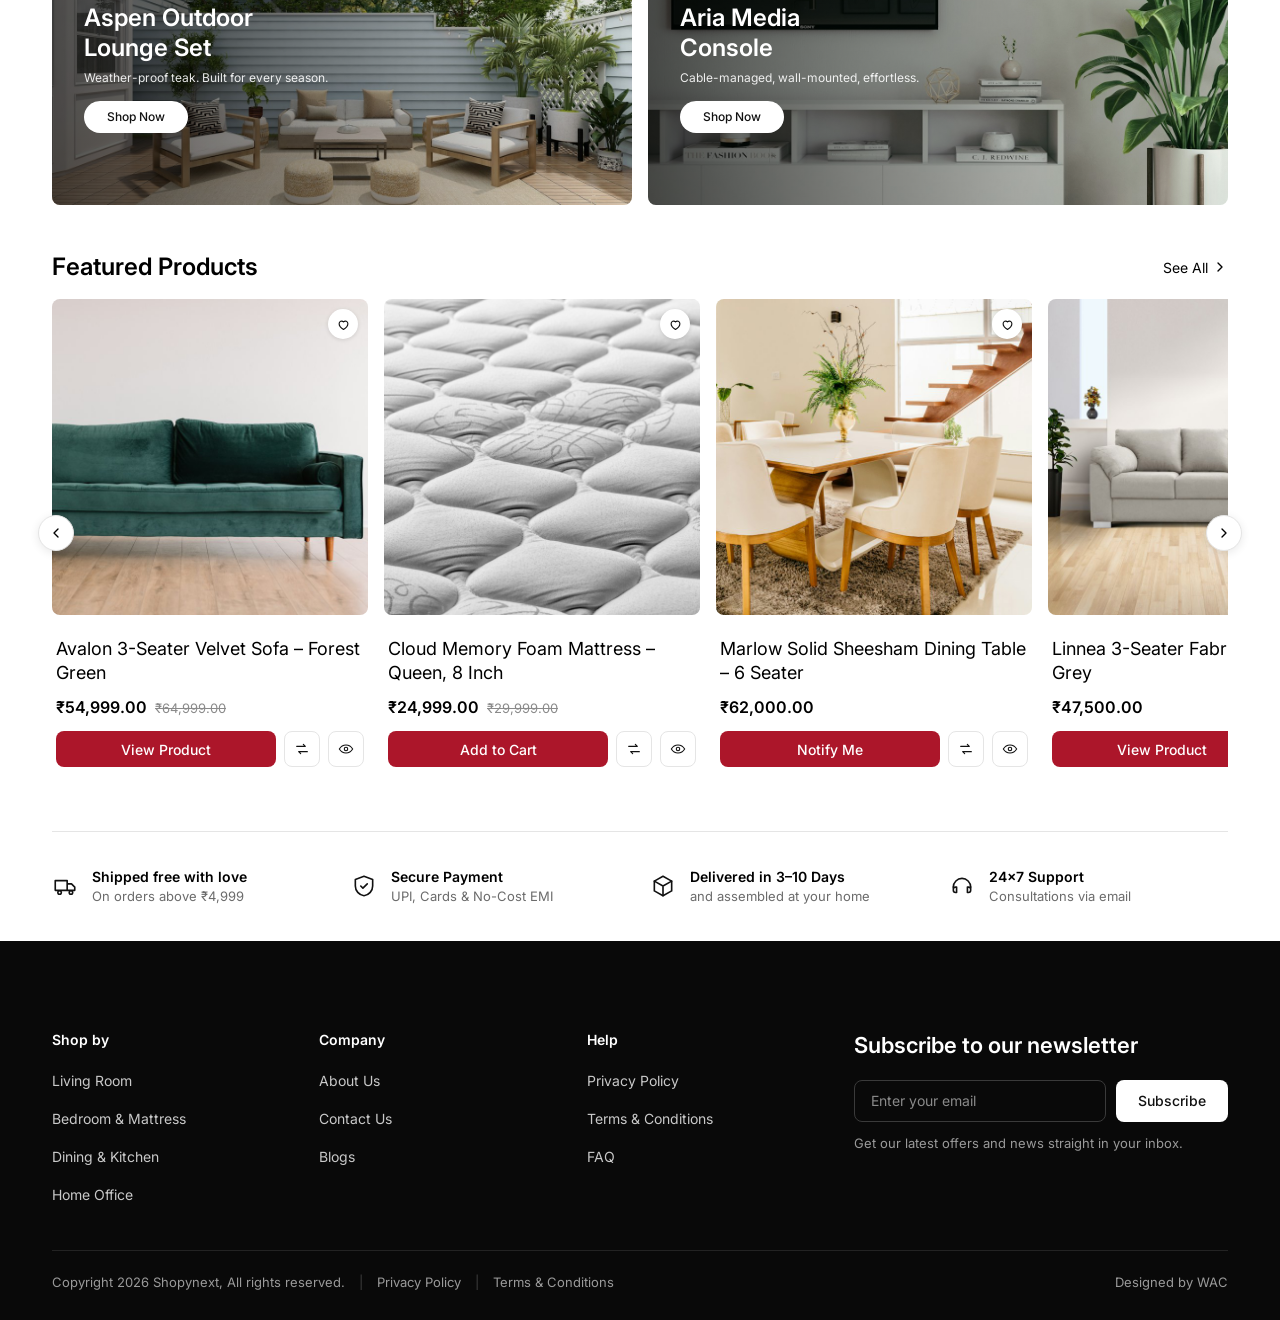
==== commit 96fc1e8e: "inital" ====
--- a/index.html
+++ b/index.html
@@ -19,25 +19,25 @@
     <a href="index.html" class="logo">SHOPYNEXT</a>
 
     <button class="header-search" type="button">
-      <svg width="18" height="18" viewBox="0 0 24 24" fill="none" stroke="currentColor" stroke-width="2" stroke-linecap="round"><circle cx="11" cy="11" r="7"/><path d="m20 20-3.5-3.5"/></svg>
+      <svg width="20" height="20" viewBox="0 0 24 24" fill="none" stroke="currentColor" stroke-width="2" stroke-linecap="round"><circle cx="10.6" cy="10.6" r="7.4"/><path d="m21 21-5.2-5.2"/></svg>
       <span>What are you looking for?</span>
     </button>
 
     <div class="header-actions">
       <button class="icon-search-m" aria-label="Search">
-        <svg width="20" height="20" viewBox="0 0 24 24" fill="none" stroke="currentColor" stroke-width="1.8" stroke-linecap="round"><circle cx="11" cy="11" r="7"/><path d="m20 20-3.5-3.5"/></svg>
+        <svg width="22" height="22" viewBox="0 0 24 24" fill="none" stroke="currentColor" stroke-width="1.9" stroke-linecap="round"><circle cx="10.6" cy="10.6" r="7.4"/><path d="m21 21-5.2-5.2"/></svg>
       </button>
       <button aria-label="Account">
-        <svg width="20" height="20" viewBox="0 0 24 24" fill="none" stroke="currentColor" stroke-width="1.7" stroke-linecap="round"><circle cx="12" cy="8" r="4"/><path d="M4 20c0-4 3.6-6 8-6s8 2 8 6"/></svg>
+        <svg width="22" height="22" viewBox="0 0 24 24" fill="none" stroke="currentColor" stroke-width="1.9" stroke-linecap="round" stroke-linejoin="round"><circle cx="12" cy="6.6" r="4.2"/><path d="M2.9 22.1a9.1 9.1 0 0 1 18.2 0Z"/></svg>
       </button>
       <button aria-label="Wishlist">
-        <svg width="20" height="20" viewBox="0 0 24 24" fill="none" stroke="currentColor" stroke-width="1.7" stroke-linecap="round" stroke-linejoin="round"><path d="M12 20s-7-4.4-7-9.2A4 4 0 0 1 12 8a4 4 0 0 1 7 2.8C19 15.6 12 20 12 20Z"/></svg>
+        <svg width="22" height="22" viewBox="0 0 24 24" fill="none" stroke="currentColor" stroke-width="1.9" stroke-linecap="round" stroke-linejoin="round"><path d="M12 21.4 10.6 20C5.4 15.3 2 12.2 2 8.4 2 5.3 4.4 2.9 7.5 2.9c1.7 0 3.4.8 4.5 2.1 1.1-1.3 2.7-2.1 4.5-2.1 3.1 0 5.5 2.4 5.5 5.5 0 3.8-3.4 6.9-8.6 11.6L12 21.4Z"/></svg>
       </button>
       <button aria-label="Cart">
-        <svg width="20" height="20" viewBox="0 0 24 24" fill="none" stroke="currentColor" stroke-width="1.7" stroke-linecap="round" stroke-linejoin="round"><path d="M6 8h12l-1 11H7L6 8Z"/><path d="M9 8a3 3 0 0 1 6 0"/></svg>
+        <svg width="22" height="22" viewBox="0 0 24 24" fill="none" stroke="currentColor" stroke-width="1.9" stroke-linecap="round" stroke-linejoin="round"><path d="M3.1 8.2h17.8L22.5 22.2H1.5L3.1 8.2Z"/><path d="M8.5 8.2V5.9a3.5 3.5 0 0 1 7 0v2.3"/></svg>
       </button>
       <button class="burger" aria-label="Menu" id="burger">
-        <svg width="22" height="22" viewBox="0 0 24 24" fill="none" stroke="currentColor" stroke-width="1.8" stroke-linecap="round"><path d="M4 7h16M4 12h16M4 17h16"/></svg>
+        <svg width="22" height="22" viewBox="0 0 24 24" fill="none" stroke="currentColor" stroke-width="1.9" stroke-linecap="round"><path d="M3 6.5h18M3 12h18M3 17.5h18"/></svg>
       </button>
     </div>
   </div>
--- a/assets/site.css
+++ b/assets/site.css
@@ -16,7 +16,7 @@
 /* the reference keeps the header on exactly the same gutter as the content;
    the homepage hero is the only full-bleed element on the site */
 @media (min-width:768px){  :root{ --gutter:20px; --head-h:75px; } }
-@media (min-width:1280px){ :root{ --gutter:56px; --head-h:140px; } }
+@media (min-width:1280px){ :root{ --head-h:140px; } }
 
 *,*::before,*::after{box-sizing:border-box;}
 html{-webkit-text-size-adjust:100%;}
@@ -36,7 +36,22 @@
 h1,h2,h3,h4,p{margin:0;}
 ul{margin:0;padding:0;list-style:none;}
 
-.wrap{padding-inline:var(--gutter);}
+/* Container, matching the reference's Tailwind `.container`:
+   20px padding throughout, max-width 95% from 1280px, hard cap 1532px from 1536px
+   (so content tops out at 1492px and centres on wide screens).
+   The header uses the same container so the logo lines up with the content. */
+.wrap,
+.header-top,
+.header-nav .nav-inner{
+  width:100%;max-width:100%;margin-inline:auto;
+  padding-inline:var(--gutter);
+}
+@media (min-width:1280px){
+  .wrap,.header-top,.header-nav .nav-inner{max-width:95%;}
+}
+@media (min-width:1536px){
+  .wrap,.header-top,.header-nav .nav-inner{max-width:1532px;}
+}
 .sr{position:absolute;width:1px;height:1px;overflow:hidden;clip:rect(0 0 0 0);white-space:nowrap;}
 
 /* ============ header ============ */
@@ -46,7 +61,7 @@
 }
 .header-top{
   display:flex;align-items:center;gap:16px;
-  height:64px;padding-inline:var(--gutter);
+  height:64px;
 }
 .logo{
   font-size:18px;font-weight:700;letter-spacing:.1em;white-space:nowrap;
@@ -58,15 +73,15 @@
   color:var(--muted);font-size:15px;text-align:left;
 }
 .header-search svg{flex:none;color:var(--ink);}
-.header-actions{display:flex;align-items:center;gap:15px;margin-left:auto;}
-.header-actions button{display:flex;align-items:center;}
+.header-actions{display:flex;align-items:center;gap:14px;margin-left:auto;}
+.header-actions button{display:flex;align-items:center;padding:0;}
 .icon-search-m{display:flex;}
 .burger{display:flex;}
 
 .header-nav{background:#000;}
 .header-nav .nav-inner{
   display:none;align-items:center;gap:16px;
-  height:45px;padding-inline:var(--gutter);
+  height:45px;
 }
 .header-nav a{
   display:flex;align-items:center;gap:6px;
@@ -78,13 +93,13 @@
 @media (min-width:768px){
   .header-top{height:75px;}
   .logo{font-size:20px;}
-  .header-actions{gap:18px;}
+  .header-actions{gap:32px;}   /* reference spaces its header icons 32px apart */
 }
 @media (min-width:1280px){
   .header-top{height:95px;}
   .logo{font-size:22px;}
   .header-search{display:flex;}
-  .header-actions{gap:20px;}
+  .header-actions{gap:32px;}
   /* specificity must beat `.header-actions button` above */
   .header-actions .icon-search-m,
   .header-actions .burger{display:none;}
